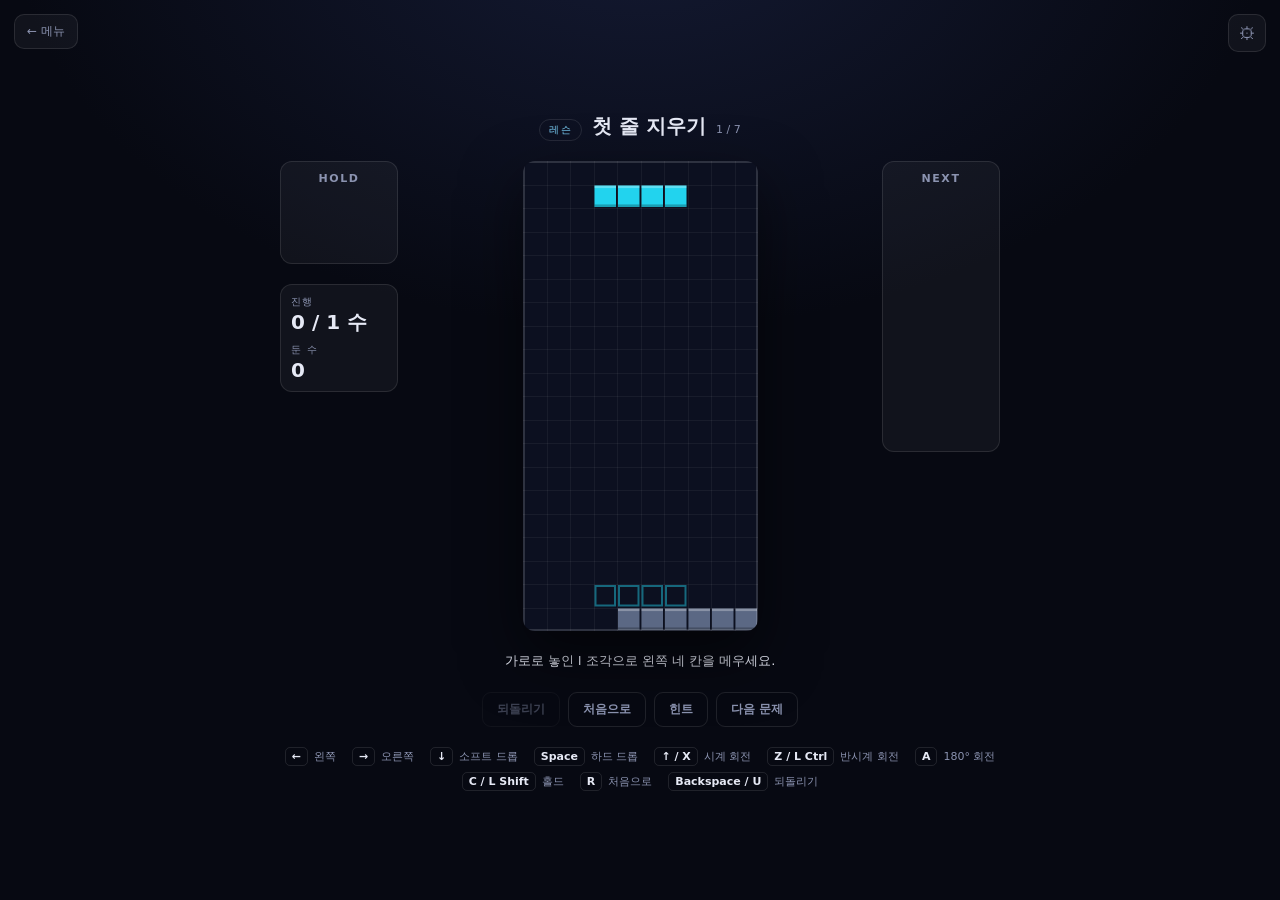
==== puzzle.html @ da5f1cb2 "퍼즐 변형본과 메인 화면 추가 원본 테트리스는 그대로 두고, 같은 엔진에 옵션만 다르게 준 변형본을 얹었다. new Game({ grid, queue, gravity: false " ====
<!DOCTYPE html>
<html lang="ko">
<head>
<meta charset="utf-8">
<meta name="viewport" content="width=device-width, initial-scale=1, viewport-fit=cover">
<title>퍼즐 — 테트리스 퍼즐</title>
<link rel="icon" href="favicon.svg" type="image/svg+xml">
<link rel="stylesheet" href="style.css">
</head>
<body class="page-puzzle">

<a class="backlink" href="index.html">← 메뉴</a>

<header class="phead">
  <span class="phead__badge" id="puzzle-mode">레슨</span>
  <h1 class="phead__title" id="puzzle-title">불러오는 중</h1>
  <span class="phead__num" id="puzzle-num"></span>
</header>

<main class="game game--puzzle">
  <aside class="panel panel--left">
    <section class="box box--hold">
      <h2 class="box__title">HOLD</h2>
      <canvas id="hold-canvas" class="preview preview--hold"></canvas>
    </section>

    <section class="box stats">
      <div class="stat">
        <span class="stat__label">진행</span>
        <span class="stat__value" id="progress">—</span>
      </div>
      <div class="stat">
        <span class="stat__label">둔 수</span>
        <span class="stat__value" id="moves">0</span>
      </div>
    </section>
  </aside>

  <div class="well" id="well">
    <canvas id="board" class="board"></canvas>
    <div class="bubble" id="bubble" hidden></div>

    <div class="overlay" id="result" hidden>
      <h2 class="overlay__title" id="result-title"></h2>
      <p class="overlay__text" id="result-text"></p>
      <div class="overlay__actions">
        <button class="btn btn--ghost" id="result-retry" type="button">다시 풀기</button>
        <button class="btn" id="result-next" type="button">다음 문제</button>
      </div>
    </div>
  </div>

  <aside class="panel panel--right">
    <section class="box box--next">
      <h2 class="box__title">NEXT</h2>
      <canvas id="next-canvas" class="preview preview--next"></canvas>
    </section>
  </aside>
</main>

<section class="brief">
  <p class="brief__text" id="brief"></p>
  <p class="brief__hint" id="hint" hidden></p>
</section>

<nav class="toolbar">
  <button class="btn btn--ghost" id="btn-undo" type="button">되돌리기</button>
  <button class="btn btn--ghost" id="btn-restart" type="button">처음으로</button>
  <button class="btn btn--ghost" id="btn-hint" type="button">힌트</button>
  <button class="btn btn--ghost" id="btn-next" type="button">다음 문제</button>
</nav>

<nav class="touch" aria-label="터치 조작">
  <button class="touch__btn" data-action="left" aria-label="왼쪽">←</button>
  <button class="touch__btn" data-action="rotate" aria-label="회전">↻</button>
  <button class="touch__btn" data-action="right" aria-label="오른쪽">→</button>
  <button class="touch__btn" data-action="down" aria-label="소프트 드롭">↓</button>
  <button class="touch__btn touch__btn--accent" data-action="drop" aria-label="놓기">⤓</button>
  <button class="touch__btn" data-action="hold" aria-label="홀드">H</button>
</nav>

<footer class="help">
  <dl class="help__list" id="help-list"></dl>
</footer>

<button class="settings-open" id="settings-open" type="button" aria-label="설정 열기">
  <span aria-hidden="true">⚙</span>
</button>

<div class="modal" id="settings" hidden>
  <div class="modal__sheet" role="dialog" aria-modal="true" aria-labelledby="settings-title">
    <header class="modal__head">
      <h2 class="modal__title" id="settings-title">설정</h2>
      <button class="modal__close" id="settings-close" type="button" aria-label="닫기">✕</button>
    </header>

    <div class="modal__body">
      <section class="modal__section">
        <h3 class="modal__subtitle">조작키</h3>
        <p class="modal__lead">키를 클릭한 뒤 원하는 키를 누르세요. 동작 하나에 최대 3개까지 지정할 수 있습니다.</p>
        <div class="keymap" id="keymap"></div>
      </section>

      <section class="modal__section">
        <h3 class="modal__subtitle">반응 속도</h3>
        <div class="sliders" id="sliders"></div>
      </section>
    </div>

    <footer class="modal__foot">
      <p class="modal__note" id="settings-note" hidden></p>
      <div class="modal__actions">
        <button class="btn btn--ghost" id="settings-reset" type="button">기본값으로</button>
        <button class="btn" id="settings-done" type="button">완료</button>
      </div>
    </footer>
  </div>
</div>

<script type="module" src="js/puzzle-main.js"></script>
</body>
</html>
---- style.css ----
:root {
  --bg: #070912;
  --bg-glow: #141a33;
  --surface: rgba(255, 255, 255, 0.045);
  --border: rgba(255, 255, 255, 0.1);
  --text: #e6e9f5;
  --text-dim: #8b93b0;
  --accent: #7dd3fc;
  --ok: #4ade80;
  --bad: #f87171;
  --radius: 12px;
  --gap: clamp(10px, 2vw, 20px);
}

* { box-sizing: border-box; }

/* A class rule such as .overlay { display: flex } outranks the UA style for
   [hidden], so state the intent once, loudly, instead of per component. */
[hidden] { display: none !important; }

html, body {
  height: 100%;
}

body {
  margin: 0;
  padding-block: clamp(12px, 3vh, 32px);
  padding-inline: 16px;
  display: flex;
  flex-direction: column;
  align-items: center;
  justify-content: center;
  gap: var(--gap);
  background:
    radial-gradient(900px 600px at 50% -10%, var(--bg-glow), transparent 70%),
    var(--bg);
  color: var(--text);
  font-family: ui-sans-serif, -apple-system, "Segoe UI", "Apple SD Gothic Neo",
    "Noto Sans KR", system-ui, sans-serif;
  -webkit-font-smoothing: antialiased;
  overflow-x: hidden;
}

/* ---------- layout ---------- */

.game {
  display: grid;
  grid-template-columns: minmax(84px, 118px) auto minmax(84px, 118px);
  align-items: start;
  gap: var(--gap);
  width: 100%;
  max-width: 720px;
}

.panel {
  display: flex;
  flex-direction: column;
  gap: var(--gap);
  min-width: 0;
}

.box {
  background: var(--surface);
  border: 1px solid var(--border);
  border-radius: var(--radius);
  padding: 10px;
}

.box__title {
  margin: 0 0 6px;
  font-size: 11px;
  font-weight: 600;
  letter-spacing: 0.14em;
  color: var(--text-dim);
  text-align: center;
}

.preview {
  display: block;
  width: 100%;
}

.preview--hold { height: 62px; }
.preview--next { height: 250px; }

/* ---------- stats ---------- */

.stats {
  display: flex;
  flex-direction: column;
  gap: 10px;
}

.stat {
  display: flex;
  flex-direction: column;
  gap: 2px;
}

.stat__label {
  font-size: 10px;
  letter-spacing: 0.14em;
  color: var(--text-dim);
}

.stat__value {
  font-size: clamp(15px, 3.4vw, 20px);
  font-weight: 650;
  font-variant-numeric: tabular-nums;
  line-height: 1.1;
}

/* ---------- playfield ---------- */

.well {
  position: relative;
  aspect-ratio: 1 / 2;
  height: min(78vh, 640px);
  max-width: 100%;
  margin-inline: auto;
}

.board {
  display: block;
  width: 100%;
  height: 100%;
  border-radius: var(--radius);
  box-shadow: 0 24px 60px rgba(0, 0, 0, 0.55);
}

.overlay {
  position: absolute;
  inset: 0;
  display: flex;
  flex-direction: column;
  align-items: center;
  justify-content: center;
  gap: 8px;
  padding: 20px;
  text-align: center;
  border-radius: var(--radius);
  background: rgba(7, 9, 18, 0.82);
  backdrop-filter: blur(6px);
  cursor: pointer;
}

.overlay__title {
  margin: 0;
  font-size: clamp(20px, 5vw, 28px);
  font-weight: 700;
  letter-spacing: -0.01em;
}

.overlay__text {
  margin: 0;
  font-size: 14px;
  color: var(--text-dim);
  font-variant-numeric: tabular-nums;
}

.overlay__hint {
  margin: 6px 0 0;
  font-size: 12px;
  letter-spacing: 0.08em;
  color: var(--accent);
}

.toast {
  position: absolute;
  top: 18%;
  left: 50%;
  transform: translate(-50%, -6px);
  padding: 6px 14px;
  border-radius: 999px;
  background: rgba(7, 9, 18, 0.78);
  border: 1px solid var(--border);
  font-size: 12px;
  font-weight: 650;
  letter-spacing: 0.12em;
  white-space: nowrap;
  color: var(--accent);
  opacity: 0;
  pointer-events: none;
  transition: opacity 160ms ease, transform 160ms ease;
}

.toast.is-visible {
  opacity: 1;
  transform: translate(-50%, 0);
}

/* ---------- touch controls ---------- */

.touch {
  display: none;
  grid-template-columns: repeat(3, 1fr);
  gap: 8px;
  width: 100%;
  max-width: 360px;
}

.touch__btn {
  appearance: none;
  padding: 14px 0;
  font-size: 18px;
  color: var(--text);
  background: var(--surface);
  border: 1px solid var(--border);
  border-radius: 10px;
  cursor: pointer;
  touch-action: manipulation;
  -webkit-user-select: none;
  user-select: none;
}

.touch__btn:active { background: rgba(255, 255, 255, 0.12); }

/* Soft drop and hard drop are neighbours with similar arrows; colour keeps
   them apart at a glance. */
.touch__btn--accent { color: var(--accent); }

/* ---------- help ---------- */

.help {
  width: 100%;
  max-width: 720px;
}

.help__list {
  display: flex;
  flex-wrap: wrap;
  justify-content: center;
  gap: 6px 16px;
  margin: 0;
  font-size: 11px;
  color: var(--text-dim);
}

.help__list > div {
  display: flex;
  align-items: baseline;
  gap: 6px;
}

.help__list dt {
  padding: 2px 6px;
  border: 1px solid var(--border);
  border-radius: 5px;
  font-weight: 600;
  color: var(--text);
  white-space: nowrap;
}

.help__list dd { margin: 0; }

/* ---------- settings dialog ---------- */

.settings-open {
  position: fixed;
  top: 14px;
  right: 14px;
  z-index: 10;
  width: 38px;
  height: 38px;
  display: grid;
  place-items: center;
  font-size: 17px;
  line-height: 1;
  color: var(--text-dim);
  background: var(--surface);
  border: 1px solid var(--border);
  border-radius: 10px;
  cursor: pointer;
  transition: color 140ms ease, background 140ms ease;
}

.settings-open:hover {
  color: var(--text);
  background: rgba(255, 255, 255, 0.1);
}

.modal {
  position: fixed;
  inset: 0;
  z-index: 20;
  display: flex;
  align-items: center;
  justify-content: center;
  padding: 16px;
  background: rgba(4, 6, 14, 0.72);
  backdrop-filter: blur(4px);
}

.modal__sheet {
  display: flex;
  flex-direction: column;
  width: min(100%, 520px);
  max-height: min(88vh, 760px);
  background: #0e1224;
  border: 1px solid var(--border);
  border-radius: 16px;
  box-shadow: 0 30px 80px rgba(0, 0, 0, 0.6);
  overflow: hidden;
}

.modal__head {
  display: flex;
  align-items: center;
  justify-content: space-between;
  gap: 12px;
  padding: 16px 18px;
  border-bottom: 1px solid var(--border);
}

.modal__title {
  margin: 0;
  font-size: 16px;
  font-weight: 650;
}

.modal__close {
  width: 30px;
  height: 30px;
  display: grid;
  place-items: center;
  font-size: 13px;
  color: var(--text-dim);
  background: none;
  border: 1px solid transparent;
  border-radius: 8px;
  cursor: pointer;
}

.modal__close:hover { color: var(--text); border-color: var(--border); }

.modal__body {
  overflow-y: auto;
  padding: 6px 18px 18px;
  -webkit-overflow-scrolling: touch;
}

.modal__section { padding-top: 14px; }

.modal__subtitle {
  margin: 0 0 4px;
  font-size: 11px;
  font-weight: 600;
  letter-spacing: 0.14em;
  color: var(--text-dim);
}

.modal__lead {
  margin: 0 0 12px;
  font-size: 12px;
  line-height: 1.5;
  color: var(--text-dim);
}

.modal__foot {
  padding: 12px 18px 16px;
  border-top: 1px solid var(--border);
}

.modal__note {
  margin: 0 0 10px;
  font-size: 12px;
  color: var(--accent);
  min-height: 1em;
}

.modal__actions {
  display: flex;
  justify-content: flex-end;
  gap: 8px;
}

.btn {
  padding: 9px 18px;
  font-size: 13px;
  font-weight: 600;
  color: #061018;
  background: var(--accent);
  border: 1px solid transparent;
  border-radius: 9px;
  cursor: pointer;
}

.btn--ghost {
  color: var(--text-dim);
  background: none;
  border-color: var(--border);
}

.btn--ghost:hover { color: var(--text); }

/* ---------- key bindings ---------- */

.keyrow {
  display: flex;
  align-items: center;
  justify-content: space-between;
  gap: 12px;
  padding: 7px 0;
  border-bottom: 1px solid rgba(255, 255, 255, 0.05);
}

.keyrow:last-child { border-bottom: none; }

.keyrow__label {
  font-size: 13px;
  color: var(--text);
}

.keyrow__keys {
  display: flex;
  flex-wrap: wrap;
  justify-content: flex-end;
  gap: 6px;
}

.keyrow__empty {
  font-size: 12px;
  color: var(--text-dim);
  align-self: center;
}

.keycap {
  display: inline-flex;
  align-items: stretch;
  border: 1px solid var(--border);
  border-radius: 7px;
  overflow: hidden;
  background: rgba(255, 255, 255, 0.05);
}

.keycap__key {
  min-width: 40px;
  padding: 5px 9px;
  font-size: 12px;
  font-weight: 600;
  color: var(--text);
  background: none;
  border: none;
  cursor: pointer;
  white-space: nowrap;
}

.keycap__key:hover { background: rgba(255, 255, 255, 0.09); }

.keycap__key.is-capturing {
  color: var(--accent);
  background: rgba(125, 211, 252, 0.14);
}

.keycap__x {
  padding: 0 7px;
  font-size: 12px;
  line-height: 1;
  color: var(--text-dim);
  background: none;
  border: none;
  border-left: 1px solid var(--border);
  cursor: pointer;
}

.keycap__x:hover { color: #f87171; background: rgba(248, 113, 113, 0.12); }

.keycap--add {
  min-width: 32px;
  padding: 5px 9px;
  font-size: 13px;
  color: var(--text-dim);
  background: none;
  border: 1px dashed var(--border);
  border-radius: 7px;
  cursor: pointer;
}

.keycap--add:hover { color: var(--text); border-style: solid; }

.keycap--add.is-capturing {
  color: var(--accent);
  border-color: var(--accent);
  border-style: solid;
}

/* ---------- timing sliders ---------- */

.sliders {
  display: flex;
  flex-direction: column;
  gap: 16px;
  padding-top: 4px;
}

.slider__head {
  display: flex;
  align-items: baseline;
  justify-content: space-between;
  gap: 10px;
  margin-bottom: 6px;
}

.slider__label { font-size: 13px; }

.slider__value {
  font-size: 12px;
  font-weight: 650;
  font-variant-numeric: tabular-nums;
  color: var(--accent);
}

.slider__range {
  width: 100%;
  accent-color: var(--accent);
  cursor: pointer;
}

.slider__hint {
  margin: 5px 0 0;
  font-size: 11px;
  line-height: 1.45;
  color: var(--text-dim);
}

/* ---------- menu ---------- */

.page-menu body, .page-menu { justify-content: flex-start; }

.menu {
  width: 100%;
  max-width: 760px;
  display: flex;
  flex-direction: column;
  gap: 22px;
  padding-block: clamp(16px, 5vh, 48px);
}

.menu__head { text-align: center; }

.menu__title {
  margin: 0;
  font-size: clamp(24px, 5vw, 34px);
  font-weight: 700;
  letter-spacing: -0.02em;
}

.menu__sub {
  margin: 8px 0 0;
  font-size: 13px;
  color: var(--text-dim);
}

/* Four modes read best as a square block; auto-fit would leave a 3 + 1 gap. */
.cards {
  display: grid;
  grid-template-columns: repeat(2, minmax(0, 1fr));
  gap: 12px;
}

.card {
  display: flex;
  flex-direction: column;
  gap: 5px;
  padding: 16px;
  text-decoration: none;
  color: inherit;
  background: var(--surface);
  border: 1px solid var(--border);
  border-radius: var(--radius);
  transition: border-color 140ms ease, background 140ms ease, transform 140ms ease;
}

.card:hover {
  background: rgba(255, 255, 255, 0.075);
  border-color: rgba(255, 255, 255, 0.2);
  transform: translateY(-1px);
}

.card.is-disabled {
  opacity: 0.45;
  pointer-events: none;
}

.card__kind {
  font-size: 10px;
  letter-spacing: 0.16em;
  color: var(--accent);
}

.card__name {
  font-size: 17px;
  font-weight: 650;
}

.card__desc {
  font-size: 12px;
  line-height: 1.5;
  color: var(--text-dim);
}

.card__meta {
  margin-top: 4px;
  font-size: 11px;
  font-variant-numeric: tabular-nums;
  color: var(--text-dim);
}

.menu__list {
  display: flex;
  flex-direction: column;
  gap: 8px;
}

.menu__listTitle {
  margin: 0;
  font-size: 11px;
  font-weight: 600;
  letter-spacing: 0.14em;
  color: var(--text-dim);
}

.plist {
  margin: 0;
  padding: 0;
  list-style: none;
  border: 1px solid var(--border);
  border-radius: var(--radius);
  overflow: hidden;
}

.plist__row + .plist__row { border-top: 1px solid rgba(255, 255, 255, 0.05); }

.plist__link {
  display: grid;
  grid-template-columns: 30px 1fr auto;
  align-items: center;
  gap: 10px;
  padding: 10px 14px;
  text-decoration: none;
  color: inherit;
  background: var(--surface);
}

.plist__link:hover { background: rgba(255, 255, 255, 0.08); }

.plist__num {
  font-size: 11px;
  font-variant-numeric: tabular-nums;
  color: var(--text-dim);
}

.plist__name { font-size: 13px; }

.plist__tags {
  grid-column: 2;
  grid-row: 2;
  font-size: 11px;
  color: var(--text-dim);
}

.plist__state {
  grid-column: 3;
  grid-row: 1 / span 2;
  font-size: 11px;
  color: var(--text-dim);
  text-align: right;
}

.plist__row.is-solved .plist__num { color: var(--ok); }
.plist__row.is-solved .plist__state { color: var(--ok); }

.linkbtn {
  align-self: flex-start;
  padding: 4px 0;
  font-size: 11px;
  color: var(--text-dim);
  background: none;
  border: none;
  border-bottom: 1px solid var(--border);
  cursor: pointer;
}

.linkbtn:hover { color: var(--text); }

/* ---------- puzzle page chrome ---------- */

.backlink {
  position: fixed;
  top: 14px;
  left: 14px;
  z-index: 10;
  padding: 8px 12px;
  font-size: 12px;
  text-decoration: none;
  color: var(--text-dim);
  background: var(--surface);
  border: 1px solid var(--border);
  border-radius: 10px;
}

.backlink:hover { color: var(--text); }

.phead {
  display: flex;
  align-items: baseline;
  justify-content: center;
  flex-wrap: wrap;
  gap: 10px;
  width: 100%;
  max-width: 720px;
  padding-top: 4px;
}

.phead__badge {
  padding: 3px 9px;
  font-size: 10px;
  letter-spacing: 0.14em;
  color: var(--accent);
  border: 1px solid var(--border);
  border-radius: 999px;
}

.phead__title {
  margin: 0;
  font-size: clamp(16px, 3.6vw, 20px);
  font-weight: 650;
}

.phead__num {
  font-size: 11px;
  font-variant-numeric: tabular-nums;
  color: var(--text-dim);
}

.page-puzzle .well { height: min(54vh, 470px); }

.brief {
  width: 100%;
  max-width: 640px;
  text-align: center;
}

.brief__text {
  margin: 0;
  font-size: 13px;
  line-height: 1.6;
  color: var(--text);
}

.brief__hint {
  margin: 8px 0 0;
  font-size: 12px;
  line-height: 1.6;
  color: var(--accent);
}

.toolbar {
  display: flex;
  flex-wrap: wrap;
  justify-content: center;
  gap: 8px;
}

.toolbar .btn { padding: 8px 14px; font-size: 12px; }
.toolbar .btn:disabled { opacity: 0.4; cursor: default; }

/* ---------- speech bubble ---------- */

.bubble {
  position: absolute;
  z-index: 5;
  max-width: min(240px, 86%);
  padding: 9px 12px;
  font-size: 12px;
  line-height: 1.55;
  color: var(--text);
  background: #131a30;
  border: 1px solid var(--border);
  border-radius: 10px;
  box-shadow: 0 12px 30px rgba(0, 0, 0, 0.5);
  pointer-events: none;
}

.bubble.is-good { border-color: rgba(74, 222, 128, 0.55); }
.bubble.is-bad { border-color: rgba(248, 113, 113, 0.55); }

/* The tail is a rotated square pinned under the anchor column, so it keeps
   pointing at the squares even when the bubble is nudged off the edge. */
.bubble::after {
  content: '';
  position: absolute;
  left: var(--tail, 20px);
  width: 9px;
  height: 9px;
  margin-left: -5px;
  background: inherit;
  border: 1px solid transparent;
  border-color: inherit;
  transform: rotate(45deg);
}

.bubble:not(.is-below)::after {
  bottom: -6px;
  border-top-color: transparent;
  border-left-color: transparent;
}

.bubble.is-below::after {
  top: -6px;
  border-bottom-color: transparent;
  border-right-color: transparent;
}

/* ---------- result overlay ---------- */

.overlay__actions {
  display: flex;
  gap: 8px;
  margin-top: 12px;
}

.overlay.is-good .overlay__title { color: var(--ok); }
.overlay.is-bad .overlay__title { color: var(--bad); }

/* ---------- responsive ---------- */

@media (max-width: 620px) {
  /* The panels stop being boxes of their own and hand their children
     straight to the page grid, so each one can be placed independently. */
  .panel { display: contents; }

  .game {
    grid-template-columns: 84px minmax(0, 1fr);
    grid-template-areas:
      "hold  next"
      "stats stats"
      "well  well";
    gap: 10px;
  }

  .box--hold { grid-area: hold; }
  .box--next { grid-area: next; min-width: 0; }
  .well { grid-area: well; height: min(58vh, 500px); }

  .stats {
    grid-area: stats;
    flex-direction: row;
    justify-content: space-between;
    padding: 8px 16px;
  }
  .stat { flex-direction: row; align-items: baseline; gap: 8px; }
  .stat__value { font-size: 17px; }

  .preview--hold { height: 44px; }
  .preview--next { height: 52px; }

  .settings-open { top: 10px; right: 10px; width: 34px; height: 34px; }
  .backlink { top: 10px; left: 10px; padding: 6px 10px; }
  .page-puzzle .well { height: min(44vh, 400px); }
  .phead { padding-top: 34px; }
  .cards { grid-template-columns: 1fr; }
  .plist__link { grid-template-columns: 26px 1fr; }
  .plist__state { grid-column: 1 / -1; grid-row: 3; text-align: left; }
  .modal { padding: 0; align-items: flex-end; }
  .modal__sheet {
    width: 100%;
    max-height: 92vh;
    border-radius: 16px 16px 0 0;
  }
  .keyrow { flex-direction: column; align-items: flex-start; gap: 6px; }
  .keyrow__keys { justify-content: flex-start; }
}

/* Show the on-screen pad only where there is no real keyboard. */
@media (hover: none) and (pointer: coarse) {
  .touch { display: grid; }
  .help { display: none; }
}

@media (prefers-reduced-motion: reduce) {
  .toast { transition: none; }
}
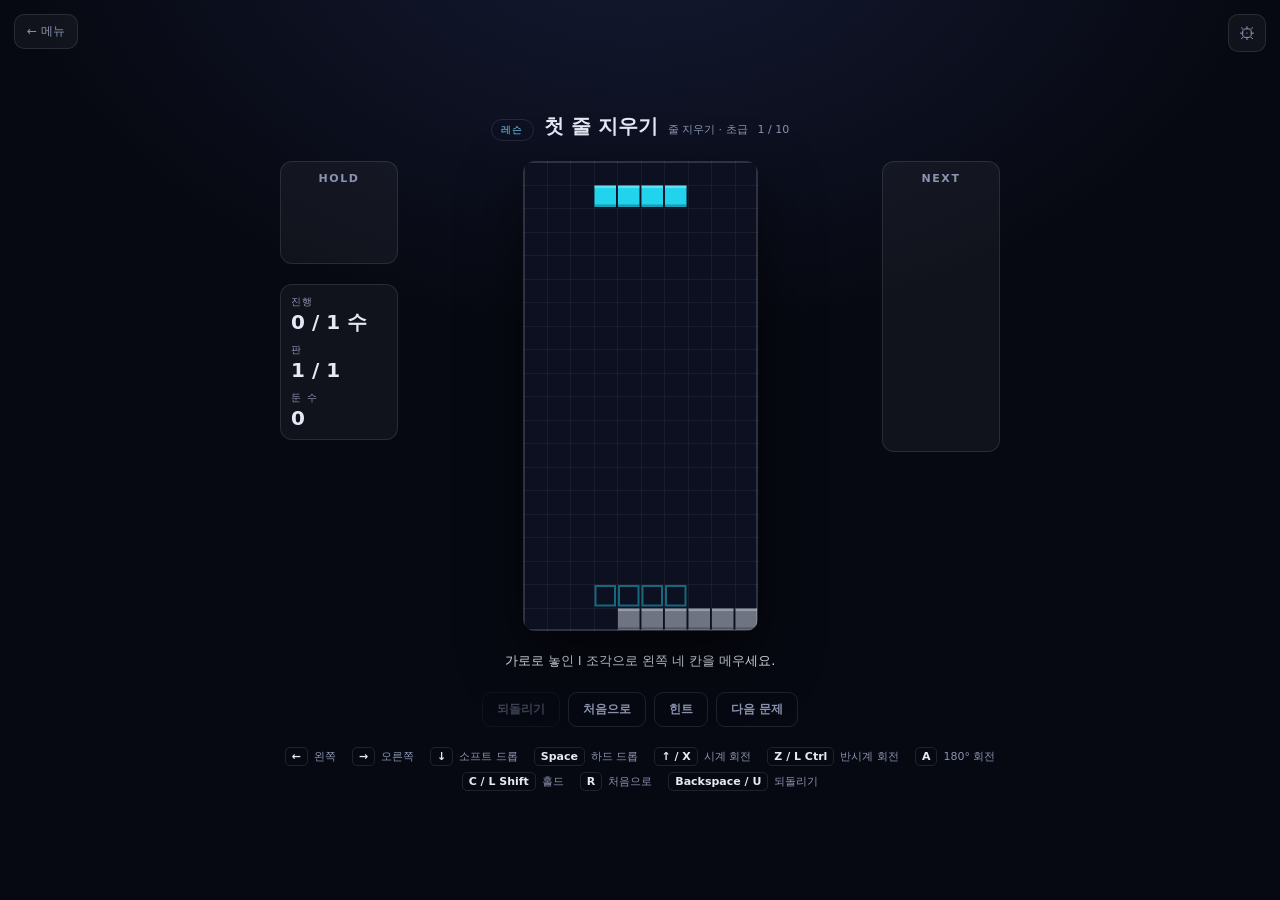
==== commit d63a95aa: "레슨·복습·퍼즐을 하나의 분류 체계 위에 올림 단계 / 유형 / 난이도를 taxonomy.js 에 한 번 정의하고 세 모드가 모두 그것을 쓴다. 단계는 난이도 순서가 아니라 다루는" ====
--- a/puzzle.html
+++ b/puzzle.html
@@ -14,6 +14,7 @@
 <header class="phead">
   <span class="phead__badge" id="puzzle-mode">레슨</span>
   <h1 class="phead__title" id="puzzle-title">불러오는 중</h1>
+  <span class="phead__cat" id="puzzle-cat"></span>
   <span class="phead__num" id="puzzle-num"></span>
 </header>
 
@@ -30,6 +31,10 @@
         <span class="stat__value" id="progress">—</span>
       </div>
       <div class="stat">
+        <span class="stat__label">판</span>
+        <span class="stat__value" id="stage">1 / 1</span>
+      </div>
+      <div class="stat">
         <span class="stat__label">둔 수</span>
         <span class="stat__value" id="moves">0</span>
       </div>
@@ -40,14 +45,7 @@
     <canvas id="board" class="board"></canvas>
     <div class="bubble" id="bubble" hidden></div>
 
-    <div class="overlay" id="result" hidden>
-      <h2 class="overlay__title" id="result-title"></h2>
-      <p class="overlay__text" id="result-text"></p>
-      <div class="overlay__actions">
-        <button class="btn btn--ghost" id="result-retry" type="button">다시 풀기</button>
-        <button class="btn" id="result-next" type="button">다음 문제</button>
-      </div>
-    </div>
+    <div class="stagecard" id="stagecard" hidden></div>
   </div>
 
   <aside class="panel panel--right">
@@ -82,6 +80,28 @@
 <footer class="help">
   <dl class="help__list" id="help-list"></dl>
 </footer>
+
+<div class="modal" id="result" hidden>
+  <div class="modal__sheet modal__sheet--result" role="dialog" aria-modal="true" aria-labelledby="result-title">
+    <header class="modal__head">
+      <h2 class="modal__title" id="result-title"></h2>
+      <span class="result__score" id="result-score" hidden></span>
+    </header>
+
+    <div class="modal__body">
+      <p class="result__text" id="result-text"></p>
+      <ol class="breakdown" id="result-breakdown" hidden></ol>
+      <p class="result__outro" id="result-outro" hidden></p>
+    </div>
+
+    <footer class="modal__foot">
+      <div class="modal__actions">
+        <button class="btn btn--ghost" id="result-retry" type="button">다시 풀기</button>
+        <button class="btn" id="result-next" type="button">다음 문제</button>
+      </div>
+    </footer>
+  </div>
+</div>
 
 <button class="settings-open" id="settings-open" type="button" aria-label="설정 열기">
   <span aria-hidden="true">⚙</span>
--- a/style.css
+++ b/style.css
@@ -620,55 +620,158 @@
   color: var(--text-dim);
 }
 
-.plist {
+.menu__listHead {
+  display: flex;
+  flex-direction: column;
+  gap: 4px;
+}
+
+.menu__listNote {
+  margin: 0;
+  font-size: 11px;
+  line-height: 1.55;
+  color: var(--text-dim);
+}
+
+.tiers {
+  display: flex;
+  flex-direction: column;
+  gap: 26px;
+}
+
+.tier {
+  display: flex;
+  flex-direction: column;
+  gap: 14px;
+}
+
+.tier__head {
+  display: flex;
+  align-items: baseline;
+  gap: 10px;
+  padding-bottom: 6px;
+  border-bottom: 1px solid var(--border);
+}
+
+.tier__name {
+  margin: 0;
+  font-size: 14px;
+  font-weight: 650;
+}
+
+.tier__tagline {
+  font-size: 11px;
+  color: var(--text-dim);
+}
+
+.topic {
+  display: flex;
+  flex-direction: column;
+  gap: 8px;
+}
+
+.topic__name {
+  display: flex;
+  align-items: baseline;
+  gap: 7px;
+  margin: 0;
+  font-size: 12px;
+  font-weight: 600;
+  color: var(--accent);
+}
+
+.topic__note {
+  font-size: 10px;
+  letter-spacing: 0.1em;
+  color: var(--text-dim);
+}
+
+.cat {
+  border: 1px solid var(--border);
+  border-radius: 10px;
+  overflow: hidden;
+  background: var(--surface);
+}
+
+.cat__head {
+  display: flex;
+  align-items: baseline;
+  justify-content: space-between;
+  gap: 10px;
+  padding: 8px 13px;
+  background: rgba(255, 255, 255, 0.03);
+}
+
+.cat__level {
+  font-size: 12px;
+  font-weight: 600;
+}
+
+.cat__count {
+  font-size: 10px;
+  color: var(--text-dim);
+}
+
+/* A planned-but-empty category is deliberately visible: the shape of what is
+   coming is information, and a missing row would not say it. */
+.cat.is-planned { opacity: 0.55; }
+
+.cat__planned {
+  margin: 0;
+  padding: 9px 13px;
+  font-size: 11px;
+  line-height: 1.6;
+  color: var(--text-dim);
+}
+
+.cat__items {
   margin: 0;
   padding: 0;
   list-style: none;
-  border: 1px solid var(--border);
-  border-radius: var(--radius);
-  overflow: hidden;
-}
-
-.plist__row + .plist__row { border-top: 1px solid rgba(255, 255, 255, 0.05); }
-
-.plist__link {
+}
+
+.irow + .irow { border-top: 1px solid rgba(255, 255, 255, 0.05); }
+
+.irow__link {
   display: grid;
-  grid-template-columns: 30px 1fr auto;
+  grid-template-columns: 26px 1fr auto auto;
   align-items: center;
   gap: 10px;
-  padding: 10px 14px;
+  padding: 9px 13px;
   text-decoration: none;
   color: inherit;
-  background: var(--surface);
-}
-
-.plist__link:hover { background: rgba(255, 255, 255, 0.08); }
-
-.plist__num {
+}
+
+.irow__link:hover { background: rgba(255, 255, 255, 0.07); }
+
+.irow__num {
   font-size: 11px;
   font-variant-numeric: tabular-nums;
   color: var(--text-dim);
 }
 
-.plist__name { font-size: 13px; }
-
-.plist__tags {
-  grid-column: 2;
-  grid-row: 2;
-  font-size: 11px;
-  color: var(--text-dim);
-}
-
-.plist__state {
-  grid-column: 3;
-  grid-row: 1 / span 2;
-  font-size: 11px;
-  color: var(--text-dim);
+.irow__name { font-size: 13px; }
+
+.irow__kind {
+  padding: 2px 7px;
+  font-size: 10px;
+  border: 1px solid var(--border);
+  border-radius: 999px;
+  color: var(--text-dim);
+}
+
+.irow__kind--puzzle { color: var(--accent); border-color: rgba(125, 211, 252, 0.4); }
+
+.irow__state {
+  min-width: 42px;
+  font-size: 11px;
+  font-variant-numeric: tabular-nums;
   text-align: right;
-}
-
-.plist__row.is-solved .plist__num { color: var(--ok); }
-.plist__row.is-solved .plist__state { color: var(--ok); }
+  color: var(--text-dim);
+}
+
+.irow.is-solved .irow__num,
+.irow.is-solved .irow__state { color: var(--ok); }
 
 .linkbtn {
   align-self: flex-start;
@@ -823,6 +926,121 @@
 .overlay.is-good .overlay__title { color: var(--ok); }
 .overlay.is-bad .overlay__title { color: var(--bad); }
 
+/* ---------- result sheet ---------- */
+
+.modal__sheet--result { width: min(100%, 560px); }
+
+.modal__sheet[data-tone='good'] .modal__title { color: var(--ok); }
+.modal__sheet[data-tone='mid'] .modal__title { color: #facc15; }
+.modal__sheet[data-tone='bad'] .modal__title { color: var(--bad); }
+
+.result__score {
+  font-size: 20px;
+  font-weight: 700;
+  font-variant-numeric: tabular-nums;
+}
+
+.result__text {
+  margin: 12px 0 0;
+  font-size: 13px;
+  line-height: 1.6;
+  color: var(--text-dim);
+}
+
+.result__outro {
+  margin: 14px 0 0;
+  padding-top: 12px;
+  border-top: 1px solid var(--border);
+  font-size: 12px;
+  line-height: 1.65;
+  color: var(--text-dim);
+}
+
+.breakdown {
+  margin: 14px 0 0;
+  padding: 0;
+  list-style: none;
+  display: flex;
+  flex-direction: column;
+  gap: 8px;
+}
+
+.bdrow {
+  padding: 10px 12px;
+  border: 1px solid var(--border);
+  border-left-width: 3px;
+  border-radius: 9px;
+  background: rgba(255, 255, 255, 0.03);
+}
+
+.bdrow[data-tone='good'] { border-left-color: var(--ok); }
+.bdrow[data-tone='mid'] { border-left-color: #facc15; }
+.bdrow[data-tone='bad'] { border-left-color: var(--bad); }
+
+.bdrow__head {
+  display: flex;
+  align-items: baseline;
+  gap: 9px;
+}
+
+.bdrow__num {
+  font-size: 10px;
+  letter-spacing: 0.1em;
+  color: var(--text-dim);
+}
+
+.bdrow__name {
+  flex: 1;
+  font-size: 13px;
+  font-weight: 600;
+}
+
+.bdrow__score {
+  font-size: 12px;
+  font-variant-numeric: tabular-nums;
+  color: var(--text-dim);
+}
+
+.bdrow__note {
+  margin: 5px 0 0;
+  font-size: 12px;
+  line-height: 1.6;
+  color: var(--text-dim);
+}
+
+.bdrow__best {
+  margin: 7px 0 0;
+  padding-top: 7px;
+  border-top: 1px dashed rgba(255, 255, 255, 0.1);
+  font-size: 11px;
+  line-height: 1.6;
+  color: var(--accent);
+}
+
+/* ---------- stage banner ---------- */
+
+.stagecard {
+  position: absolute;
+  top: 12px;
+  left: 50%;
+  transform: translateX(-50%);
+  z-index: 6;
+  padding: 6px 14px;
+  font-size: 12px;
+  font-weight: 650;
+  letter-spacing: 0.06em;
+  white-space: nowrap;
+  color: var(--accent);
+  background: rgba(7, 9, 18, 0.9);
+  border: 1px solid rgba(125, 211, 252, 0.4);
+  border-radius: 999px;
+}
+
+.phead__cat {
+  font-size: 11px;
+  color: var(--text-dim);
+}
+
 /* ---------- responsive ---------- */
 
 @media (max-width: 620px) {
@@ -860,8 +1078,10 @@
   .page-puzzle .well { height: min(44vh, 400px); }
   .phead { padding-top: 34px; }
   .cards { grid-template-columns: 1fr; }
-  .plist__link { grid-template-columns: 26px 1fr; }
-  .plist__state { grid-column: 1 / -1; grid-row: 3; text-align: left; }
+  .irow__link { grid-template-columns: 24px 1fr auto; row-gap: 4px; }
+  .irow__kind { grid-column: 2; grid-row: 2; justify-self: start; }
+  .irow__state { grid-column: 3; grid-row: 1; }
+  .modal__sheet--result { max-height: 88vh; }
   .modal { padding: 0; align-items: flex-end; }
   .modal__sheet {
     width: 100%;
